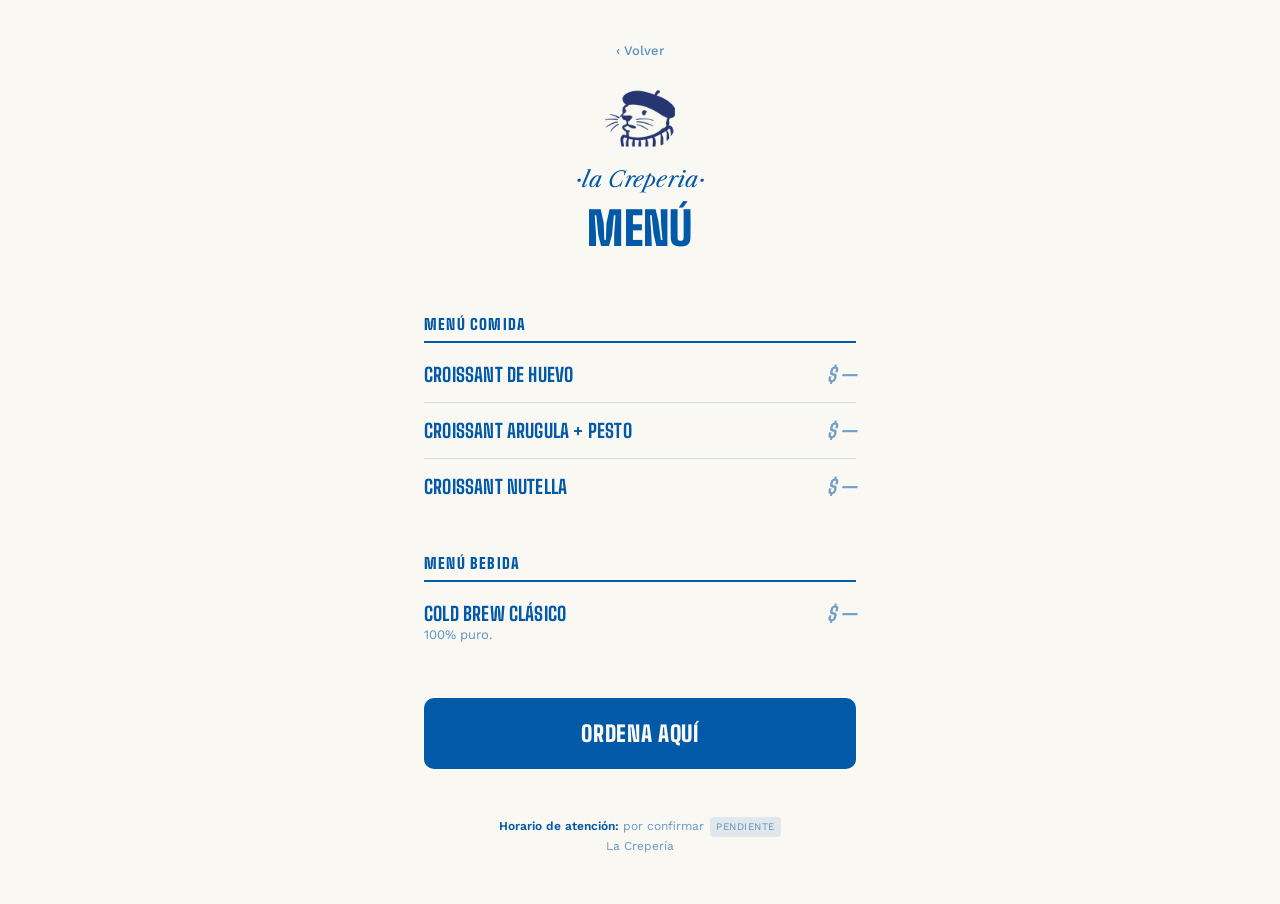
==== menu.html @ 43ccec7b "Add files via upload" ====
<!DOCTYPE html>
<html lang="es-MX">
<head>
<meta charset="UTF-8">
<meta name="viewport" content="width=device-width, initial-scale=1.0">
<title>Menú — la Creperia Express</title>
<link rel="preconnect" href="https://fonts.googleapis.com">
<link rel="preconnect" href="https://fonts.gstatic.com" crossorigin>
<link href="https://fonts.googleapis.com/css2?family=Big+Shoulders:wght@700;900&family=Libre+Caslon+Text:ital@1&family=Work+Sans:wght@400;500;600&display=swap" rel="stylesheet">
<link rel="stylesheet" href="styles.css">
</head>
<body>
<main>

  <header>
    <a class="back-link" href="index.html">‹ Volver</a>
    <img class="logo-mark" src="assets/logo-personaje.png" alt="La Crepería">
    <div class="wordmark">·la Creperia·</div>
    <h1>Menú</h1>
  </header>

  <section>
    <div class="section-label">Menú comida</div>
    <div class="item">
      <div>
        <div class="item-name">Croissant de huevo</div>
      </div>
      <div class="item-price">$ —</div>
    </div>
    <div class="item">
      <div>
        <div class="item-name">Croissant arugula + pesto</div>
      </div>
      <div class="item-price">$ —</div>
    </div>
    <div class="item">
      <div>
        <div class="item-name">Croissant Nutella</div>
      </div>
      <div class="item-price">$ —</div>
    </div>
  </section>

  <section>
    <div class="section-label">Menú bebida</div>
    <div class="item">
      <div>
        <div class="item-name">Cold Brew Clásico</div>
        <span class="item-note">100% puro.</span>
      </div>
      <div class="item-price">$ —</div>
    </div>
  </section>

  <div class="actions" style="margin-top: 40px;">
    <a class="cta-primary" href="https://wa.me/52XXXXXXXXXX?text=Hola%2C%20quiero%20hacer%20un%20pedido" target="_blank" rel="noopener">
      Ordena aquí
    </a>
  </div>

  <footer>
    <strong>Horario de atención:</strong> por confirmar<span class="placeholder-tag">pendiente</span><br>
    La Crepería
  </footer>

</main>
</body>
</html>
---- styles.css ----
:root {
  --ink: #0259A8;
  --paper: #FAF8F3;
}

* { box-sizing: border-box; margin: 0; padding: 0; }

body {
  background: var(--paper);
  color: var(--ink);
  font-family: 'Work Sans', sans-serif;
  -webkit-font-smoothing: antialiased;
}

main {
  max-width: 480px;
  margin: 0 auto;
  padding: 0 24px 48px;
}

/* ---------- Header / logo ---------- */
header {
  padding: 40px 0 24px;
  text-align: center;
}

.logo-mark {
  width: 76px;
  height: 76px;
  display: block;
  margin: 0 auto 14px;
}

.wordmark {
  font-family: 'Libre Caslon Text', serif;
  font-style: italic;
  font-weight: 400;
  font-size: 22px;
  letter-spacing: 0.01em;
}

.back-link {
  display: inline-block;
  font-family: 'Work Sans', sans-serif;
  font-weight: 500;
  font-size: 13px;
  color: var(--ink);
  text-decoration: none;
  opacity: 0.65;
  margin-bottom: 18px;
}

h1 {
  font-family: 'Big Shoulders', sans-serif;
  font-weight: 900;
  text-transform: uppercase;
  font-size: clamp(34px, 10vw, 46px);
  line-height: 0.95;
  letter-spacing: 0.01em;
  margin-top: 14px;
}

.subhead {
  font-family: 'Work Sans', sans-serif;
  font-weight: 400;
  font-size: 15px;
  margin-top: 8px;
  color: rgba(2, 89, 168, 0.75);
}

.promise {
  display: inline-flex;
  gap: 10px;
  align-items: center;
  background: var(--ink);
  color: var(--paper);
  font-family: 'Big Shoulders', sans-serif;
  font-weight: 700;
  text-transform: uppercase;
  font-size: 14px;
  letter-spacing: 0.04em;
  padding: 10px 18px;
  border-radius: 999px;
  margin-top: 18px;
}

.promise span:nth-child(2) { opacity: 0.5; }

/* ---------- CTA buttons (home) ---------- */
.actions {
  margin-top: 40px;
  display: flex;
  flex-direction: column;
  gap: 14px;
}

.cta-primary,
.cta-secondary {
  display: block;
  text-align: center;
  text-decoration: none;
  font-family: 'Big Shoulders', sans-serif;
  font-weight: 900;
  text-transform: uppercase;
  font-size: 22px;
  letter-spacing: 0.03em;
  padding: 20px 0;
  border-radius: 10px;
  border: 2px solid var(--ink);
}

.cta-primary {
  background: var(--ink);
  color: var(--paper);
}

.cta-secondary {
  background: transparent;
  color: var(--ink);
}

.cta-note {
  font-size: 12px;
  margin-top: 10px;
  text-align: center;
  color: rgba(2, 89, 168, 0.6);
}

/* ---------- Menu sections (menu page) ---------- */
section { margin-top: 40px; }

.section-label {
  font-family: 'Big Shoulders', sans-serif;
  font-weight: 900;
  text-transform: uppercase;
  font-size: 15px;
  letter-spacing: 0.08em;
  border-bottom: 2px solid var(--ink);
  padding-bottom: 8px;
  margin-bottom: 4px;
}

.item {
  display: flex;
  justify-content: space-between;
  align-items: baseline;
  gap: 16px;
  padding: 16px 0;
  border-bottom: 1px solid rgba(2, 89, 168, 0.18);
}

.item:last-child { border-bottom: none; }

.item-name {
  font-family: 'Big Shoulders', sans-serif;
  font-weight: 700;
  text-transform: uppercase;
  font-size: 19px;
  letter-spacing: 0.01em;
}

.item-note {
  display: block;
  font-family: 'Work Sans', sans-serif;
  font-weight: 400;
  font-size: 13px;
  color: rgba(2, 89, 168, 0.65);
  text-transform: none;
  letter-spacing: normal;
  margin-top: 2px;
}

.item-price {
  font-family: 'Big Shoulders', sans-serif;
  font-weight: 700;
  font-size: 19px;
  white-space: nowrap;
  opacity: 0.55;
  font-style: italic;
}

/* ---------- Footer ---------- */
footer {
  margin-top: 48px;
  text-align: center;
  font-size: 12px;
  color: rgba(2, 89, 168, 0.6);
  line-height: 1.6;
}

footer strong {
  color: var(--ink);
  font-weight: 600;
}

.placeholder-tag {
  display: inline-block;
  font-size: 10px;
  text-transform: uppercase;
  letter-spacing: 0.05em;
  background: rgba(2, 89, 168, 0.1);
  padding: 2px 6px;
  border-radius: 4px;
  margin-left: 6px;
}
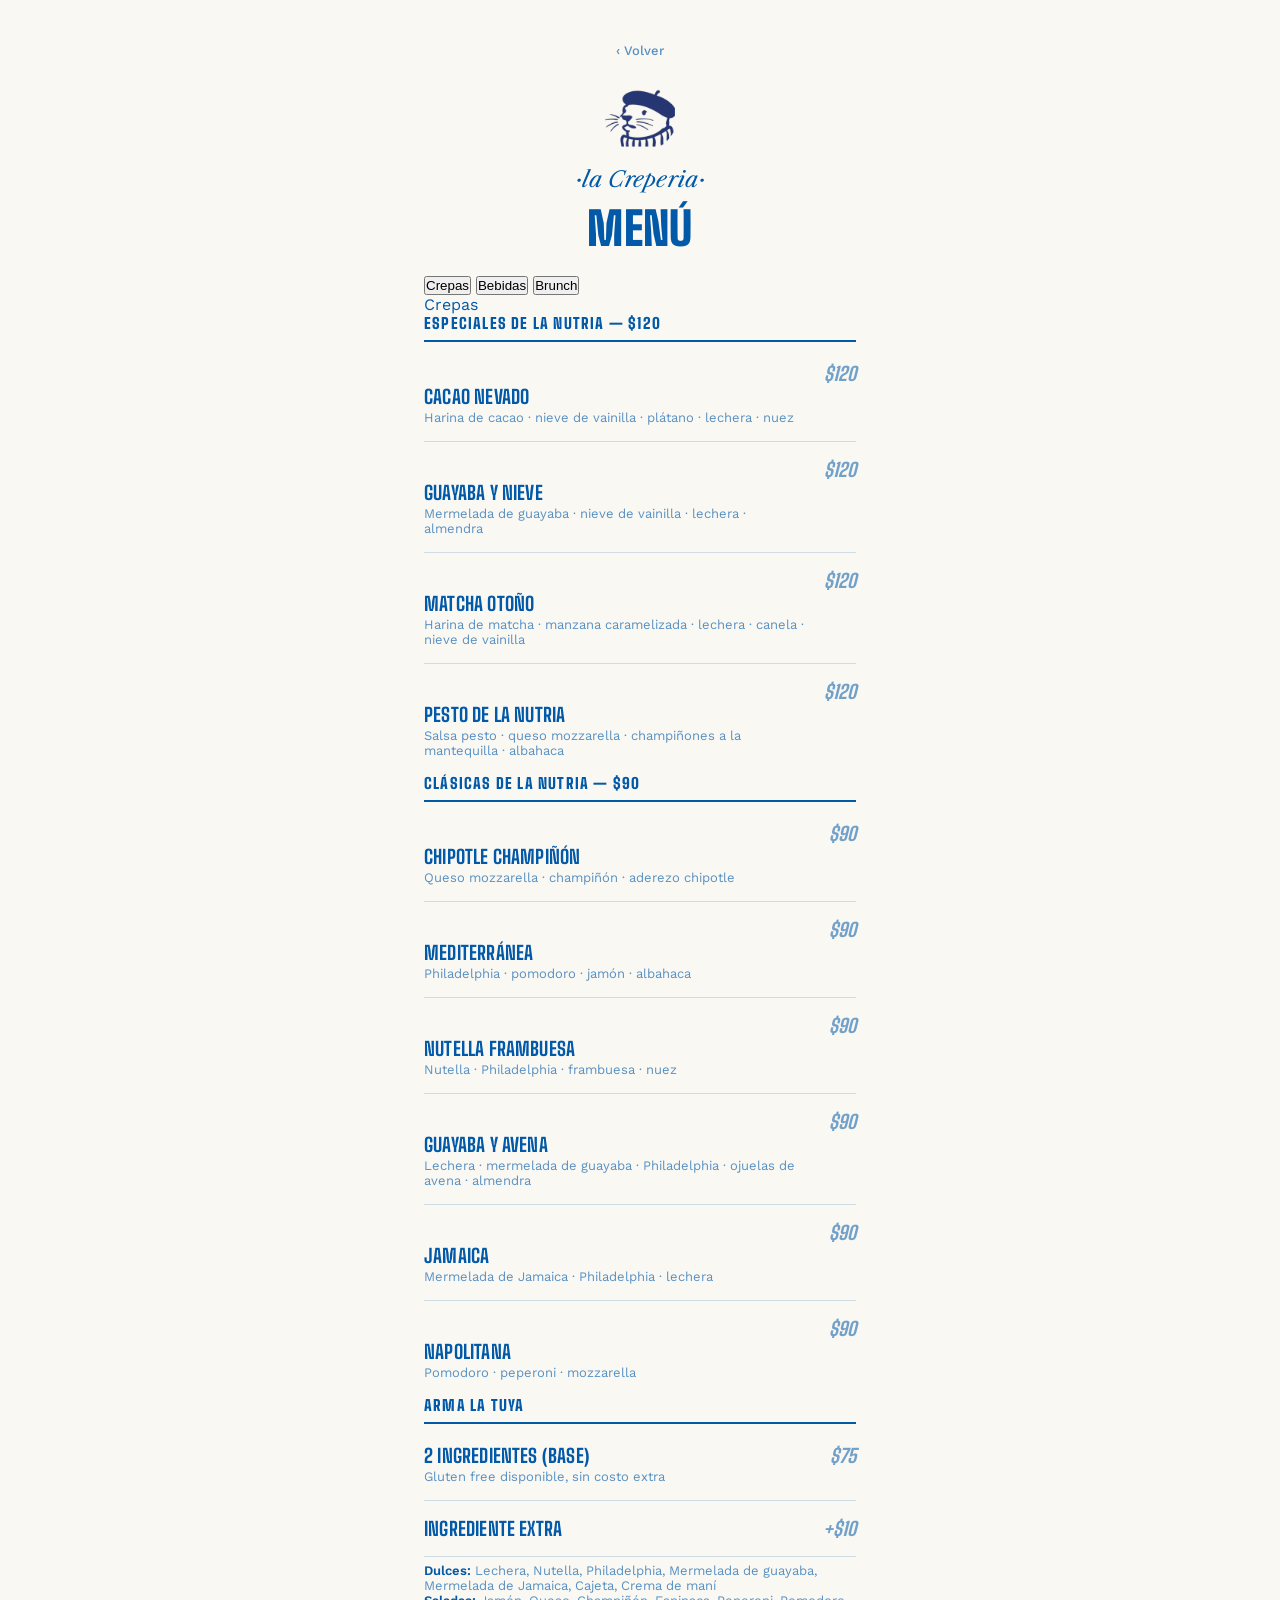
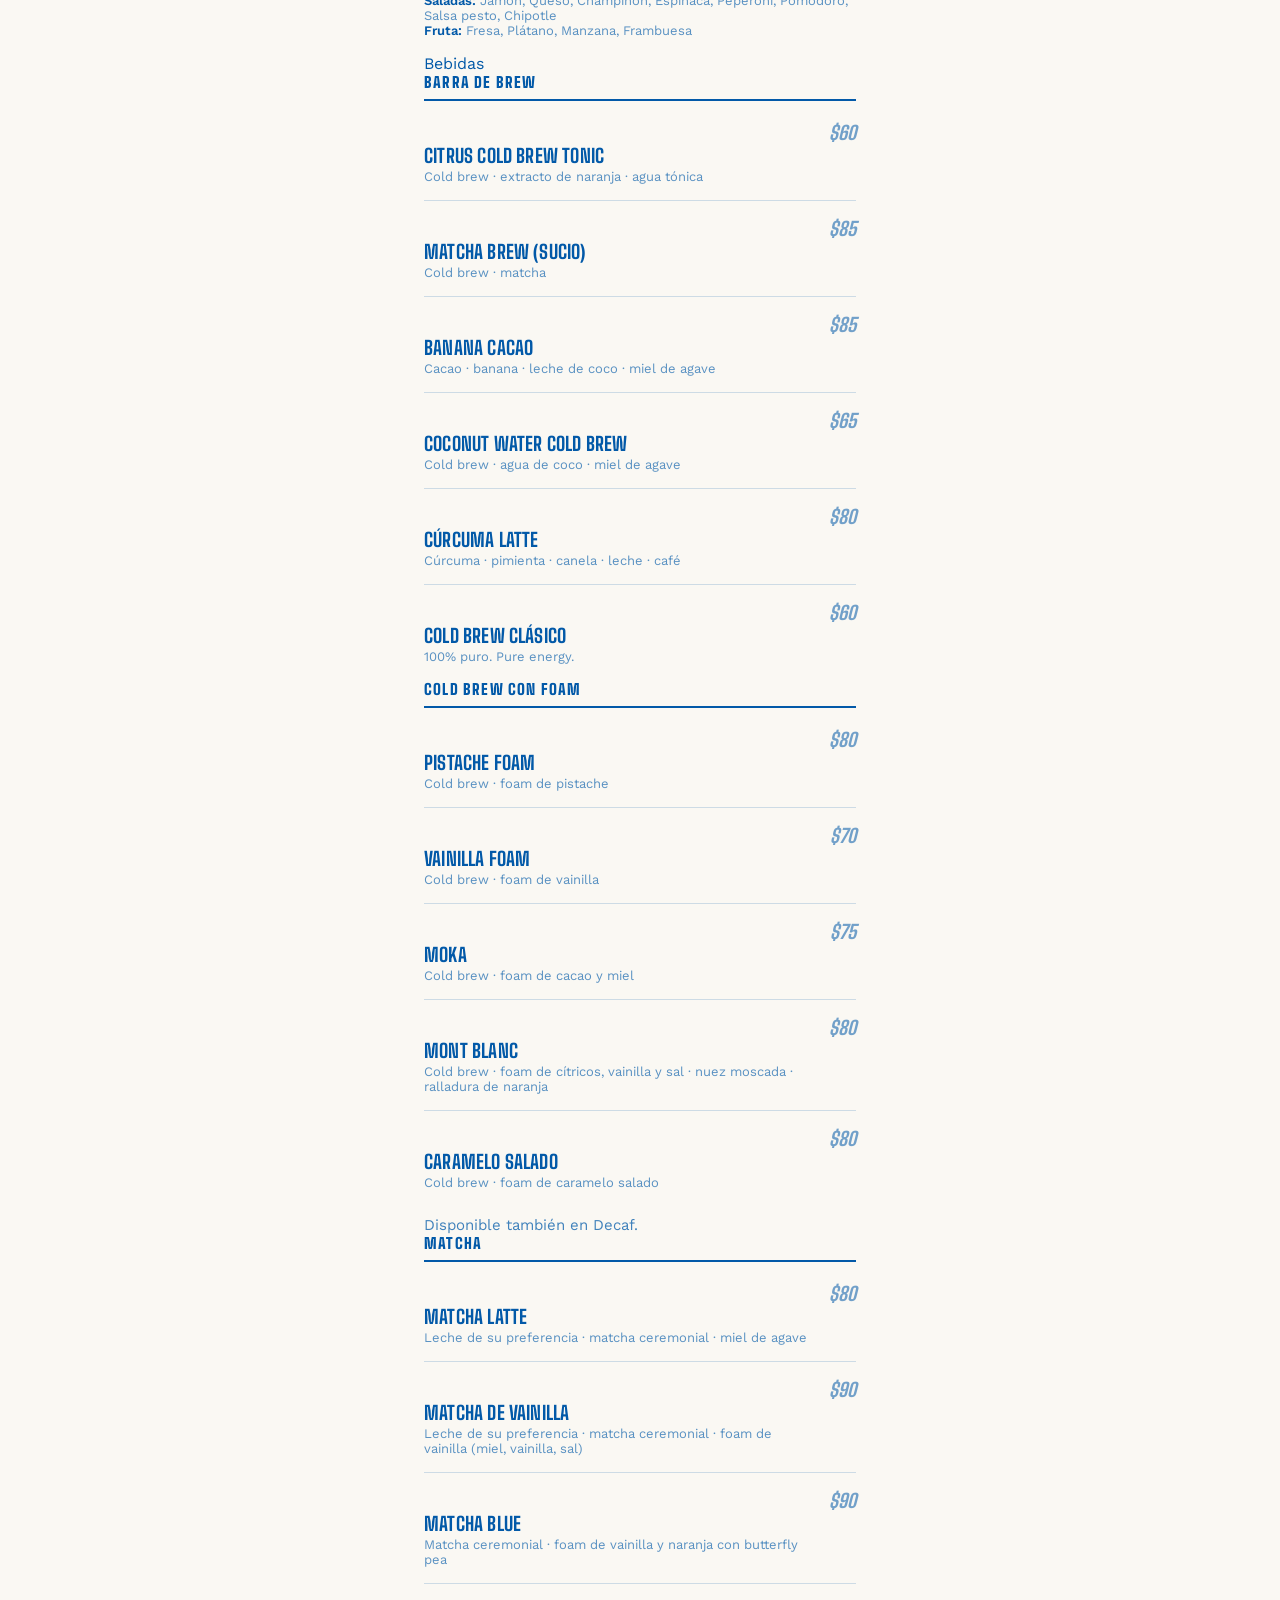
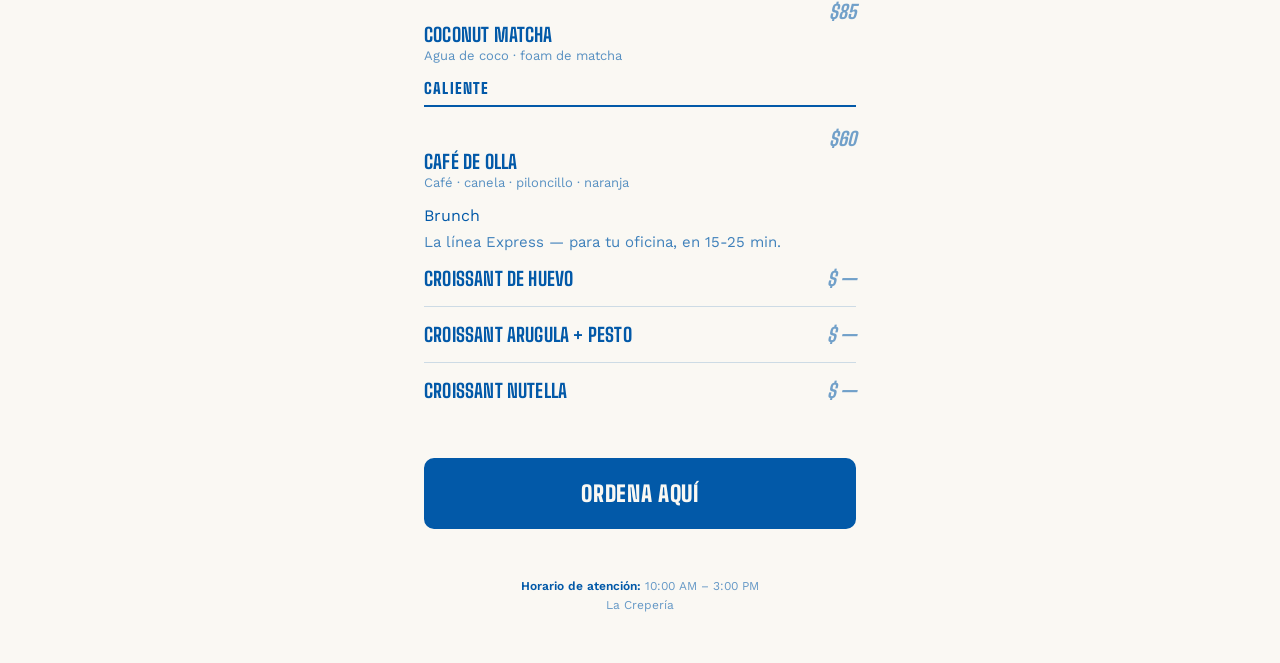
==== commit bbf5712b: "Add files via upload" ====
--- a/menu.html
+++ b/menu.html
@@ -19,50 +19,387 @@
     <h1>Menú</h1>
   </header>
 
-  <section>
-    <div class="section-label">Menú comida</div>
-    <div class="item">
-      <div>
-        <div class="item-name">Croissant de huevo</div>
-      </div>
-      <div class="item-price">$ —</div>
-    </div>
-    <div class="item">
-      <div>
-        <div class="item-name">Croissant arugula + pesto</div>
-      </div>
-      <div class="item-price">$ —</div>
-    </div>
-    <div class="item">
-      <div>
-        <div class="item-name">Croissant Nutella</div>
-      </div>
-      <div class="item-price">$ —</div>
-    </div>
-  </section>
-
-  <section>
-    <div class="section-label">Menú bebida</div>
-    <div class="item">
-      <div>
-        <div class="item-name">Cold Brew Clásico</div>
-        <span class="item-note">100% puro.</span>
-      </div>
-      <div class="item-price">$ —</div>
-    </div>
-  </section>
+  <nav class="quick-nav">
+    <button type="button" class="active" data-tab="crepas">Crepas</button>
+    <button type="button" data-tab="bebidas">Bebidas</button>
+    <button type="button" data-tab="brunch">Brunch</button>
+  </nav>
+
+  <!-- ===================== CREPAS ===================== -->
+  <div class="menu-group active" id="crepas">
+    <div class="menu-group-title">Crepas</div>
+
+    <div class="menu-subgroup">
+      <div class="section-label">Especiales de la Nutria — $120</div>
+      <div class="item">
+        <div class="item-main">
+          <img class="item-thumb" src="assets/thumbs/cacao-nevado.png" alt="">
+          <div>
+            <div class="item-name">Cacao Nevado</div>
+            <span class="item-note">Harina de cacao · nieve de vainilla · plátano · lechera · nuez</span>
+          </div>
+        </div>
+        <div class="item-price">$120</div>
+      </div>
+      <div class="item">
+        <div class="item-main">
+          <img class="item-thumb" src="assets/thumbs/guayaba-y-nieve.png" alt="">
+          <div>
+            <div class="item-name">Guayaba y Nieve</div>
+            <span class="item-note">Mermelada de guayaba · nieve de vainilla · lechera · almendra</span>
+          </div>
+        </div>
+        <div class="item-price">$120</div>
+      </div>
+      <div class="item">
+        <div class="item-main">
+          <img class="item-thumb" src="assets/thumbs/matcha-otono.png" alt="">
+          <div>
+            <div class="item-name">Matcha Otoño</div>
+            <span class="item-note">Harina de matcha · manzana caramelizada · lechera · canela · nieve de vainilla</span>
+          </div>
+        </div>
+        <div class="item-price">$120</div>
+      </div>
+      <div class="item">
+        <div class="item-main">
+          <img class="item-thumb" src="assets/thumbs/pesto-de-la-nutria.png" alt="">
+          <div>
+            <div class="item-name">Pesto de la Nutria</div>
+            <span class="item-note">Salsa pesto · queso mozzarella · champiñones a la mantequilla · albahaca</span>
+          </div>
+        </div>
+        <div class="item-price">$120</div>
+      </div>
+    </div>
+
+    <div class="menu-subgroup">
+      <div class="section-label">Clásicas de la Nutria — $90</div>
+      <div class="item">
+        <div class="item-main">
+          <img class="item-thumb" src="assets/thumbs/chipotle-champinon.png" alt="">
+          <div>
+            <div class="item-name">Chipotle Champiñón</div>
+            <span class="item-note">Queso mozzarella · champiñón · aderezo chipotle</span>
+          </div>
+        </div>
+        <div class="item-price">$90</div>
+      </div>
+      <div class="item">
+        <div class="item-main">
+          <img class="item-thumb" src="assets/thumbs/mediterranea.png" alt="">
+          <div>
+            <div class="item-name">Mediterránea</div>
+            <span class="item-note">Philadelphia · pomodoro · jamón · albahaca</span>
+          </div>
+        </div>
+        <div class="item-price">$90</div>
+      </div>
+      <div class="item">
+        <div class="item-main">
+          <img class="item-thumb" src="assets/thumbs/nutella-frambuesa.png" alt="">
+          <div>
+            <div class="item-name">Nutella Frambuesa</div>
+            <span class="item-note">Nutella · Philadelphia · frambuesa · nuez</span>
+          </div>
+        </div>
+        <div class="item-price">$90</div>
+      </div>
+      <div class="item">
+        <div class="item-main">
+          <img class="item-thumb" src="assets/thumbs/guayaba-y-avena.png" alt="">
+          <div>
+            <div class="item-name">Guayaba y Avena</div>
+            <span class="item-note">Lechera · mermelada de guayaba · Philadelphia · ojuelas de avena · almendra</span>
+          </div>
+        </div>
+        <div class="item-price">$90</div>
+      </div>
+      <div class="item">
+        <div class="item-main">
+          <img class="item-thumb" src="assets/thumbs/jamaica.png" alt="">
+          <div>
+            <div class="item-name">Jamaica</div>
+            <span class="item-note">Mermelada de Jamaica · Philadelphia · lechera</span>
+          </div>
+        </div>
+        <div class="item-price">$90</div>
+      </div>
+      <div class="item" style="border-bottom: none;">
+        <div class="item-main">
+          <img class="item-thumb" src="assets/thumbs/napolitana.png" alt="">
+          <div>
+            <div class="item-name">Napolitana</div>
+            <span class="item-note">Pomodoro · peperoni · mozzarella</span>
+          </div>
+        </div>
+        <div class="item-price">$90</div>
+      </div>
+    </div>
+
+    <div class="menu-subgroup">
+      <div class="section-label">Arma la tuya</div>
+      <div class="item">
+        <div>
+          <div class="item-name">2 ingredientes (base)</div>
+          <span class="item-note">Gluten free disponible, sin costo extra</span>
+        </div>
+        <div class="item-price">$75</div>
+      </div>
+      <div class="item">
+        <div>
+          <div class="item-name">Ingrediente extra</div>
+        </div>
+        <div class="item-price">+$10</div>
+      </div>
+      <div class="item" style="border-bottom: none; display: block; padding-top: 4px;">
+        <span class="item-note">
+          <strong style="color: var(--ink); font-weight: 600;">Dulces:</strong> Lechera, Nutella, Philadelphia, Mermelada de guayaba, Mermelada de Jamaica, Cajeta, Crema de maní<br>
+          <strong style="color: var(--ink); font-weight: 600;">Saladas:</strong> Jamón, Queso, Champiñón, Espinaca, Peperoni, Pomodoro, Salsa pesto, Chipotle<br>
+          <strong style="color: var(--ink); font-weight: 600;">Fruta:</strong> Fresa, Plátano, Manzana, Frambuesa
+        </span>
+      </div>
+    </div>
+  </div>
+
+  <!-- ===================== BEBIDAS ===================== -->
+  <div class="menu-group" id="bebidas">
+    <div class="menu-group-title">Bebidas</div>
+
+    <div class="menu-subgroup">
+      <div class="section-label">Barra de Brew</div>
+      <div class="item">
+        <div class="item-main">
+          <img class="item-thumb" src="assets/thumbs/citrus-cold-brew-tonic.png" alt="">
+          <div>
+            <div class="item-name">Citrus Cold Brew Tonic</div>
+            <span class="item-note">Cold brew · extracto de naranja · agua tónica</span>
+          </div>
+        </div>
+        <div class="item-price">$60</div>
+      </div>
+      <div class="item">
+        <div class="item-main">
+          <img class="item-thumb" src="assets/thumbs/cold-brew-sucio.png" alt="">
+          <div>
+            <div class="item-name">Matcha Brew (Sucio)</div>
+            <span class="item-note">Cold brew · matcha</span>
+          </div>
+        </div>
+        <div class="item-price">$85</div>
+      </div>
+      <div class="item">
+        <div class="item-main">
+          <img class="item-thumb" src="assets/thumbs/banana-cacao.png" alt="">
+          <div>
+            <div class="item-name">Banana Cacao</div>
+            <span class="item-note">Cacao · banana · leche de coco · miel de agave</span>
+          </div>
+        </div>
+        <div class="item-price">$85</div>
+      </div>
+      <div class="item">
+        <div class="item-main">
+          <img class="item-thumb" src="assets/thumbs/coconut-water-cold-brew.png" alt="">
+          <div>
+            <div class="item-name">Coconut Water Cold Brew</div>
+            <span class="item-note">Cold brew · agua de coco · miel de agave</span>
+          </div>
+        </div>
+        <div class="item-price">$65</div>
+      </div>
+      <div class="item">
+        <div class="item-main">
+          <img class="item-thumb" src="assets/thumbs/curcuma-latte.png" alt="">
+          <div>
+            <div class="item-name">Cúrcuma Latte</div>
+            <span class="item-note">Cúrcuma · pimienta · canela · leche · café</span>
+          </div>
+        </div>
+        <div class="item-price">$80</div>
+      </div>
+      <div class="item" style="border-bottom: none;">
+        <div class="item-main">
+          <img class="item-thumb" src="assets/thumbs/cold-brew-clasico.png" alt="">
+          <div>
+            <div class="item-name">Cold Brew Clásico</div>
+            <span class="item-note">100% puro. Pure energy.</span>
+          </div>
+        </div>
+        <div class="item-price">$60</div>
+      </div>
+    </div>
+
+    <div class="menu-subgroup">
+      <div class="section-label">Cold Brew con Foam</div>
+      <div class="item">
+        <div class="item-main">
+          <img class="item-thumb" src="assets/thumbs/pistache-foam.png" alt="">
+          <div>
+            <div class="item-name">Pistache Foam</div>
+            <span class="item-note">Cold brew · foam de pistache</span>
+          </div>
+        </div>
+        <div class="item-price">$80</div>
+      </div>
+      <div class="item">
+        <div class="item-main">
+          <img class="item-thumb" src="assets/thumbs/vainilla-foam.png" alt="">
+          <div>
+            <div class="item-name">Vainilla Foam</div>
+            <span class="item-note">Cold brew · foam de vainilla</span>
+          </div>
+        </div>
+        <div class="item-price">$70</div>
+      </div>
+      <div class="item">
+        <div class="item-main">
+          <img class="item-thumb" src="assets/thumbs/moka.png" alt="">
+          <div>
+            <div class="item-name">Moka</div>
+            <span class="item-note">Cold brew · foam de cacao y miel</span>
+          </div>
+        </div>
+        <div class="item-price">$75</div>
+      </div>
+      <div class="item">
+        <div class="item-main">
+          <img class="item-thumb" src="assets/thumbs/mont-blanc.png" alt="">
+          <div>
+            <div class="item-name">Mont Blanc</div>
+            <span class="item-note">Cold brew · foam de cítricos, vainilla y sal · nuez moscada · ralladura de naranja</span>
+          </div>
+        </div>
+        <div class="item-price">$80</div>
+      </div>
+      <div class="item" style="border-bottom: none;">
+        <div class="item-main">
+          <img class="item-thumb" src="assets/thumbs/caramelo-salado.png" alt="">
+          <div>
+            <div class="item-name">Caramelo Salado</div>
+            <span class="item-note">Cold brew · foam de caramelo salado</span>
+          </div>
+        </div>
+        <div class="item-price">$80</div>
+      </div>
+      <p class="subhead" style="text-align: left; margin-top: 10px;">Disponible también en Decaf.</p>
+    </div>
+
+    <div class="menu-subgroup">
+      <div class="section-label">Matcha</div>
+      <div class="item">
+        <div class="item-main">
+          <img class="item-thumb" src="assets/thumbs/matcha-latte.png" alt="">
+          <div>
+            <div class="item-name">Matcha Latte</div>
+            <span class="item-note">Leche de su preferencia · matcha ceremonial · miel de agave</span>
+          </div>
+        </div>
+        <div class="item-price">$80</div>
+      </div>
+      <div class="item">
+        <div class="item-main">
+          <img class="item-thumb" src="assets/thumbs/matcha-de-vainilla.png" alt="">
+          <div>
+            <div class="item-name">Matcha de Vainilla</div>
+            <span class="item-note">Leche de su preferencia · matcha ceremonial · foam de vainilla (miel, vainilla, sal)</span>
+          </div>
+        </div>
+        <div class="item-price">$90</div>
+      </div>
+      <div class="item">
+        <div class="item-main">
+          <img class="item-thumb" src="assets/thumbs/matcha-blue.png" alt="">
+          <div>
+            <div class="item-name">Matcha Blue</div>
+            <span class="item-note">Matcha ceremonial · foam de vainilla y naranja con butterfly pea</span>
+          </div>
+        </div>
+        <div class="item-price">$90</div>
+      </div>
+      <div class="item" style="border-bottom: none;">
+        <div class="item-main">
+          <img class="item-thumb" src="assets/thumbs/coconut-matcha.png" alt="">
+          <div>
+            <div class="item-name">Coconut Matcha</div>
+            <span class="item-note">Agua de coco · foam de matcha</span>
+          </div>
+        </div>
+        <div class="item-price">$85</div>
+      </div>
+    </div>
+
+    <div class="menu-subgroup">
+      <div class="section-label">Caliente</div>
+      <div class="item" style="border-bottom: none;">
+        <div class="item-main">
+          <img class="item-thumb" src="assets/thumbs/cafe-de-olla.png" alt="">
+          <div>
+            <div class="item-name">Café de Olla</div>
+            <span class="item-note">Café · canela · piloncillo · naranja</span>
+          </div>
+        </div>
+        <div class="item-price">$60</div>
+      </div>
+    </div>
+  </div>
+
+  <!-- ===================== BRUNCH ===================== -->
+  <div class="menu-group" id="brunch">
+    <div class="menu-group-title">Brunch</div>
+    <p class="subhead" style="text-align: left;">La línea Express — para tu oficina, en 15-25 min.</p>
+
+    <div class="menu-subgroup">
+      <div class="item">
+        <div>
+          <div class="item-name">Croissant de huevo</div>
+        </div>
+        <div class="item-price">$ —</div>
+      </div>
+      <div class="item">
+        <div>
+          <div class="item-name">Croissant arugula + pesto</div>
+        </div>
+        <div class="item-price">$ —</div>
+      </div>
+      <div class="item" style="border-bottom: none;">
+        <div>
+          <div class="item-name">Croissant Nutella</div>
+        </div>
+        <div class="item-price">$ —</div>
+      </div>
+    </div>
+  </div>
 
   <div class="actions" style="margin-top: 40px;">
-    <a class="cta-primary" href="https://wa.me/52XXXXXXXXXX?text=Hola%2C%20quiero%20hacer%20un%20pedido" target="_blank" rel="noopener">
+    <a class="cta-primary" href="https://wa.me/523321615773?text=Hola%2C%20quiero%20hacer%20un%20pedido" target="_blank" rel="noopener">
       Ordena aquí
     </a>
   </div>
 
   <footer>
-    <strong>Horario de atención:</strong> por confirmar<span class="placeholder-tag">pendiente</span><br>
+    <strong>Horario de atención:</strong> 10:00 AM – 3:00 PM<br>
     La Crepería
   </footer>
 
 </main>
+
+<script>
+  var tabButtons = document.querySelectorAll('.quick-nav button');
+  var panels = document.querySelectorAll('.menu-group');
+
+  tabButtons.forEach(function (btn) {
+    btn.addEventListener('click', function () {
+      var target = btn.getAttribute('data-tab');
+
+      tabButtons.forEach(function (b) { b.classList.remove('active'); });
+      btn.classList.add('active');
+
+      panels.forEach(function (p) {
+        p.classList.toggle('active', p.id === target);
+      });
+    });
+  });
+</script>
 </body>
 </html>
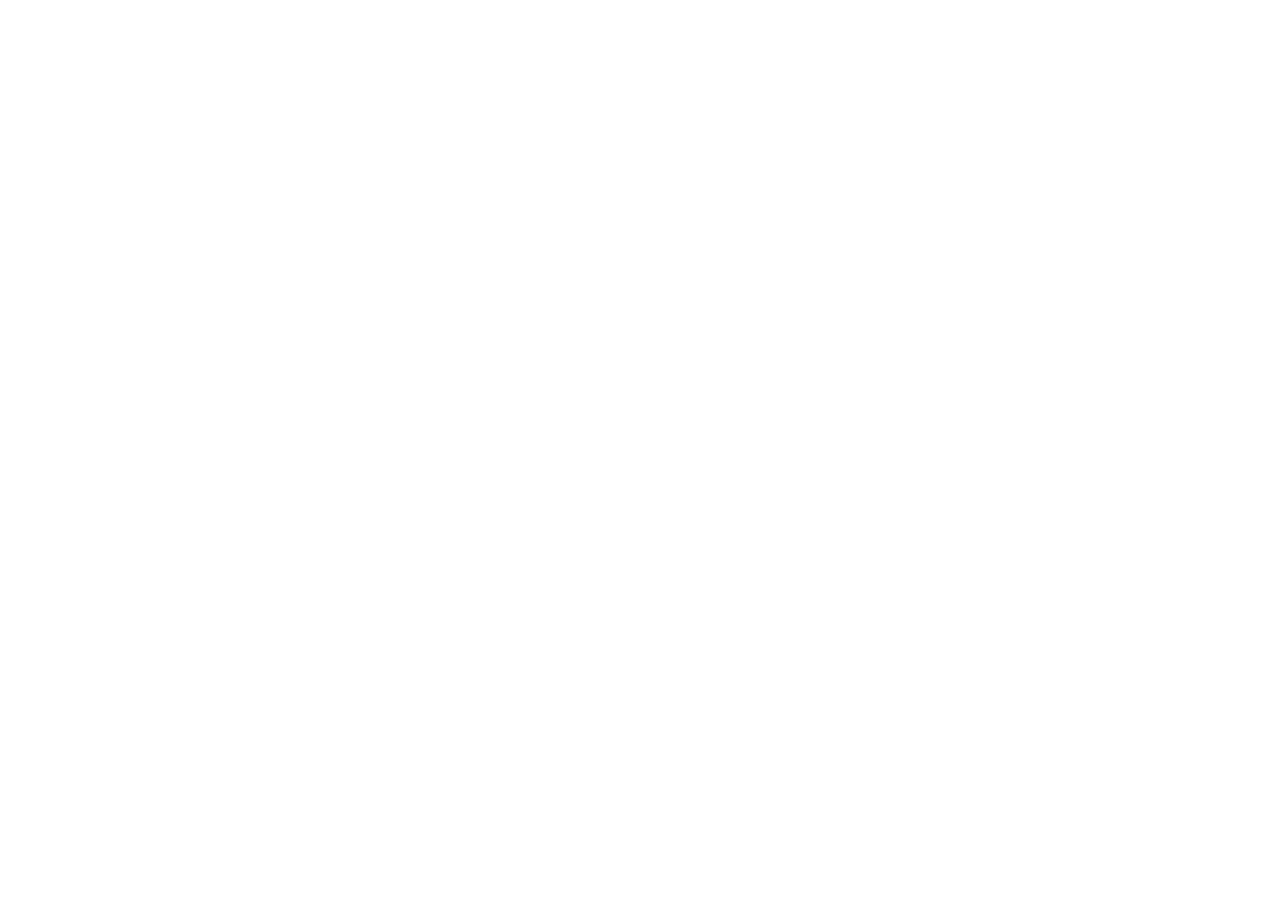
==== commit 01182465: "Update menu.html with redirect and title change Added a redirect to the landing page and updated the" ====
--- a/menu.html
+++ b/menu.html
@@ -2,404 +2,15 @@
 <html lang="es-MX">
 <head>
 <meta charset="UTF-8">
-<meta name="viewport" content="width=device-width, initial-scale=1.0">
-<title>Menú — la Creperia Express</title>
-<link rel="preconnect" href="https://fonts.googleapis.com">
-<link rel="preconnect" href="https://fonts.gstatic.com" crossorigin>
-<link href="https://fonts.googleapis.com/css2?family=Big+Shoulders:wght@700;900&family=Libre+Caslon+Text:ital@1&family=Work+Sans:wght@400;500;600&display=swap" rel="stylesheet">
-<link rel="stylesheet" href="styles.css">
+<title>la Creperia Express</title>
+<meta http-equiv="refresh" content="0; url=https://la-creperia-landing.edandre24.workers.dev/">
+<script>
+  var pagina = location.pathname.split('/').pop().replace('.html', '');
+  if (pagina === 'index') pagina = '';
+  location.replace('https://la-creperia-landing.edandre24.workers.dev/' + pagina + location.search);
+</script>
 </head>
 <body>
-<main>
-
-  <header>
-    <a class="back-link" href="index.html">‹ Volver</a>
-    <img class="logo-mark" src="assets/logo-personaje.png" alt="La Crepería">
-    <div class="wordmark">·la Creperia·</div>
-    <h1>Menú</h1>
-  </header>
-
-  <nav class="quick-nav">
-    <button type="button" class="active" data-tab="crepas">Crepas</button>
-    <button type="button" data-tab="bebidas">Bebidas</button>
-    <button type="button" data-tab="brunch">Brunch</button>
-  </nav>
-
-  <!-- ===================== CREPAS ===================== -->
-  <div class="menu-group active" id="crepas">
-    <div class="menu-group-title">Crepas</div>
-
-    <div class="menu-subgroup">
-      <div class="section-label">Especiales de la Nutria — $120</div>
-      <div class="item">
-        <div class="item-main">
-          <img class="item-thumb" src="assets/thumbs/cacao-nevado.png" alt="">
-          <div>
-            <div class="item-name">Cacao Nevado</div>
-            <span class="item-note">Harina de cacao · nieve de vainilla · plátano · lechera · nuez</span>
-          </div>
-        </div>
-        <div class="item-price">$120</div>
-      </div>
-      <div class="item">
-        <div class="item-main">
-          <img class="item-thumb" src="assets/thumbs/guayaba-y-nieve.png" alt="">
-          <div>
-            <div class="item-name">Guayaba y Nieve</div>
-            <span class="item-note">Mermelada de guayaba · nieve de vainilla · lechera · almendra</span>
-          </div>
-        </div>
-        <div class="item-price">$120</div>
-      </div>
-      <div class="item">
-        <div class="item-main">
-          <img class="item-thumb" src="assets/thumbs/matcha-otono.png" alt="">
-          <div>
-            <div class="item-name">Matcha Otoño</div>
-            <span class="item-note">Harina de matcha · manzana caramelizada · lechera · canela · nieve de vainilla</span>
-          </div>
-        </div>
-        <div class="item-price">$120</div>
-      </div>
-      <div class="item">
-        <div class="item-main">
-          <img class="item-thumb" src="assets/thumbs/pesto-de-la-nutria.png" alt="">
-          <div>
-            <div class="item-name">Pesto de la Nutria</div>
-            <span class="item-note">Salsa pesto · queso mozzarella · champiñones a la mantequilla · albahaca</span>
-          </div>
-        </div>
-        <div class="item-price">$120</div>
-      </div>
-    </div>
-
-    <div class="menu-subgroup">
-      <div class="section-label">Clásicas de la Nutria — $90</div>
-      <div class="item">
-        <div class="item-main">
-          <img class="item-thumb" src="assets/thumbs/chipotle-champinon.png" alt="">
-          <div>
-            <div class="item-name">Chipotle Champiñón</div>
-            <span class="item-note">Queso mozzarella · champiñón · aderezo chipotle</span>
-          </div>
-        </div>
-        <div class="item-price">$90</div>
-      </div>
-      <div class="item">
-        <div class="item-main">
-          <img class="item-thumb" src="assets/thumbs/mediterranea.png" alt="">
-          <div>
-            <div class="item-name">Mediterránea</div>
-            <span class="item-note">Philadelphia · pomodoro · jamón · albahaca</span>
-          </div>
-        </div>
-        <div class="item-price">$90</div>
-      </div>
-      <div class="item">
-        <div class="item-main">
-          <img class="item-thumb" src="assets/thumbs/nutella-frambuesa.png" alt="">
-          <div>
-            <div class="item-name">Nutella Frambuesa</div>
-            <span class="item-note">Nutella · Philadelphia · frambuesa · nuez</span>
-          </div>
-        </div>
-        <div class="item-price">$90</div>
-      </div>
-      <div class="item">
-        <div class="item-main">
-          <img class="item-thumb" src="assets/thumbs/guayaba-y-avena.png" alt="">
-          <div>
-            <div class="item-name">Guayaba y Avena</div>
-            <span class="item-note">Lechera · mermelada de guayaba · Philadelphia · ojuelas de avena · almendra</span>
-          </div>
-        </div>
-        <div class="item-price">$90</div>
-      </div>
-      <div class="item">
-        <div class="item-main">
-          <img class="item-thumb" src="assets/thumbs/jamaica.png" alt="">
-          <div>
-            <div class="item-name">Jamaica</div>
-            <span class="item-note">Mermelada de Jamaica · Philadelphia · lechera</span>
-          </div>
-        </div>
-        <div class="item-price">$90</div>
-      </div>
-      <div class="item" style="border-bottom: none;">
-        <div class="item-main">
-          <img class="item-thumb" src="assets/thumbs/napolitana.png" alt="">
-          <div>
-            <div class="item-name">Napolitana</div>
-            <span class="item-note">Pomodoro · peperoni · mozzarella</span>
-          </div>
-        </div>
-        <div class="item-price">$90</div>
-      </div>
-    </div>
-
-    <div class="menu-subgroup">
-      <div class="section-label">Arma la tuya</div>
-      <div class="item">
-        <div>
-          <div class="item-name">2 ingredientes (base)</div>
-          <span class="item-note">Gluten free disponible, sin costo extra</span>
-        </div>
-        <div class="item-price">$75</div>
-      </div>
-      <div class="item">
-        <div>
-          <div class="item-name">Ingrediente extra</div>
-        </div>
-        <div class="item-price">+$10</div>
-      </div>
-      <div class="item" style="border-bottom: none; display: block; padding-top: 4px;">
-        <span class="item-note">
-          <strong style="color: var(--ink); font-weight: 600;">Dulces:</strong> Lechera, Nutella, Philadelphia, Mermelada de guayaba, Mermelada de Jamaica, Cajeta, Crema de maní<br>
-          <strong style="color: var(--ink); font-weight: 600;">Saladas:</strong> Jamón, Queso, Champiñón, Espinaca, Peperoni, Pomodoro, Salsa pesto, Chipotle<br>
-          <strong style="color: var(--ink); font-weight: 600;">Fruta:</strong> Fresa, Plátano, Manzana, Frambuesa
-        </span>
-      </div>
-    </div>
-  </div>
-
-  <!-- ===================== BEBIDAS ===================== -->
-  <div class="menu-group" id="bebidas">
-    <div class="menu-group-title">Bebidas</div>
-
-    <div class="menu-subgroup">
-      <div class="section-label">Barra de Brew</div>
-      <div class="item">
-        <div class="item-main">
-          <img class="item-thumb" src="assets/thumbs/citrus-cold-brew-tonic.png" alt="">
-          <div>
-            <div class="item-name">Citrus Cold Brew Tonic</div>
-            <span class="item-note">Cold brew · extracto de naranja · agua tónica</span>
-          </div>
-        </div>
-        <div class="item-price">$60</div>
-      </div>
-      <div class="item">
-        <div class="item-main">
-          <img class="item-thumb" src="assets/thumbs/cold-brew-sucio.png" alt="">
-          <div>
-            <div class="item-name">Matcha Brew (Sucio)</div>
-            <span class="item-note">Cold brew · matcha</span>
-          </div>
-        </div>
-        <div class="item-price">$85</div>
-      </div>
-      <div class="item">
-        <div class="item-main">
-          <img class="item-thumb" src="assets/thumbs/banana-cacao.png" alt="">
-          <div>
-            <div class="item-name">Banana Cacao</div>
-            <span class="item-note">Cacao · banana · leche de coco · miel de agave</span>
-          </div>
-        </div>
-        <div class="item-price">$85</div>
-      </div>
-      <div class="item">
-        <div class="item-main">
-          <img class="item-thumb" src="assets/thumbs/coconut-water-cold-brew.png" alt="">
-          <div>
-            <div class="item-name">Coconut Water Cold Brew</div>
-            <span class="item-note">Cold brew · agua de coco · miel de agave</span>
-          </div>
-        </div>
-        <div class="item-price">$65</div>
-      </div>
-      <div class="item">
-        <div class="item-main">
-          <img class="item-thumb" src="assets/thumbs/curcuma-latte.png" alt="">
-          <div>
-            <div class="item-name">Cúrcuma Latte</div>
-            <span class="item-note">Cúrcuma · pimienta · canela · leche · café</span>
-          </div>
-        </div>
-        <div class="item-price">$80</div>
-      </div>
-      <div class="item" style="border-bottom: none;">
-        <div class="item-main">
-          <img class="item-thumb" src="assets/thumbs/cold-brew-clasico.png" alt="">
-          <div>
-            <div class="item-name">Cold Brew Clásico</div>
-            <span class="item-note">100% puro. Pure energy.</span>
-          </div>
-        </div>
-        <div class="item-price">$60</div>
-      </div>
-    </div>
-
-    <div class="menu-subgroup">
-      <div class="section-label">Cold Brew con Foam</div>
-      <div class="item">
-        <div class="item-main">
-          <img class="item-thumb" src="assets/thumbs/pistache-foam.png" alt="">
-          <div>
-            <div class="item-name">Pistache Foam</div>
-            <span class="item-note">Cold brew · foam de pistache</span>
-          </div>
-        </div>
-        <div class="item-price">$80</div>
-      </div>
-      <div class="item">
-        <div class="item-main">
-          <img class="item-thumb" src="assets/thumbs/vainilla-foam.png" alt="">
-          <div>
-            <div class="item-name">Vainilla Foam</div>
-            <span class="item-note">Cold brew · foam de vainilla</span>
-          </div>
-        </div>
-        <div class="item-price">$70</div>
-      </div>
-      <div class="item">
-        <div class="item-main">
-          <img class="item-thumb" src="assets/thumbs/moka.png" alt="">
-          <div>
-            <div class="item-name">Moka</div>
-            <span class="item-note">Cold brew · foam de cacao y miel</span>
-          </div>
-        </div>
-        <div class="item-price">$75</div>
-      </div>
-      <div class="item">
-        <div class="item-main">
-          <img class="item-thumb" src="assets/thumbs/mont-blanc.png" alt="">
-          <div>
-            <div class="item-name">Mont Blanc</div>
-            <span class="item-note">Cold brew · foam de cítricos, vainilla y sal · nuez moscada · ralladura de naranja</span>
-          </div>
-        </div>
-        <div class="item-price">$80</div>
-      </div>
-      <div class="item" style="border-bottom: none;">
-        <div class="item-main">
-          <img class="item-thumb" src="assets/thumbs/caramelo-salado.png" alt="">
-          <div>
-            <div class="item-name">Caramelo Salado</div>
-            <span class="item-note">Cold brew · foam de caramelo salado</span>
-          </div>
-        </div>
-        <div class="item-price">$80</div>
-      </div>
-      <p class="subhead" style="text-align: left; margin-top: 10px;">Disponible también en Decaf.</p>
-    </div>
-
-    <div class="menu-subgroup">
-      <div class="section-label">Matcha</div>
-      <div class="item">
-        <div class="item-main">
-          <img class="item-thumb" src="assets/thumbs/matcha-latte.png" alt="">
-          <div>
-            <div class="item-name">Matcha Latte</div>
-            <span class="item-note">Leche de su preferencia · matcha ceremonial · miel de agave</span>
-          </div>
-        </div>
-        <div class="item-price">$80</div>
-      </div>
-      <div class="item">
-        <div class="item-main">
-          <img class="item-thumb" src="assets/thumbs/matcha-de-vainilla.png" alt="">
-          <div>
-            <div class="item-name">Matcha de Vainilla</div>
-            <span class="item-note">Leche de su preferencia · matcha ceremonial · foam de vainilla (miel, vainilla, sal)</span>
-          </div>
-        </div>
-        <div class="item-price">$90</div>
-      </div>
-      <div class="item">
-        <div class="item-main">
-          <img class="item-thumb" src="assets/thumbs/matcha-blue.png" alt="">
-          <div>
-            <div class="item-name">Matcha Blue</div>
-            <span class="item-note">Matcha ceremonial · foam de vainilla y naranja con butterfly pea</span>
-          </div>
-        </div>
-        <div class="item-price">$90</div>
-      </div>
-      <div class="item" style="border-bottom: none;">
-        <div class="item-main">
-          <img class="item-thumb" src="assets/thumbs/coconut-matcha.png" alt="">
-          <div>
-            <div class="item-name">Coconut Matcha</div>
-            <span class="item-note">Agua de coco · foam de matcha</span>
-          </div>
-        </div>
-        <div class="item-price">$85</div>
-      </div>
-    </div>
-
-    <div class="menu-subgroup">
-      <div class="section-label">Caliente</div>
-      <div class="item" style="border-bottom: none;">
-        <div class="item-main">
-          <img class="item-thumb" src="assets/thumbs/cafe-de-olla.png" alt="">
-          <div>
-            <div class="item-name">Café de Olla</div>
-            <span class="item-note">Café · canela · piloncillo · naranja</span>
-          </div>
-        </div>
-        <div class="item-price">$60</div>
-      </div>
-    </div>
-  </div>
-
-  <!-- ===================== BRUNCH ===================== -->
-  <div class="menu-group" id="brunch">
-    <div class="menu-group-title">Brunch</div>
-    <p class="subhead" style="text-align: left;">La línea Express — para tu oficina, en 15-25 min.</p>
-
-    <div class="menu-subgroup">
-      <div class="item">
-        <div>
-          <div class="item-name">Croissant de huevo</div>
-        </div>
-        <div class="item-price">$ —</div>
-      </div>
-      <div class="item">
-        <div>
-          <div class="item-name">Croissant arugula + pesto</div>
-        </div>
-        <div class="item-price">$ —</div>
-      </div>
-      <div class="item" style="border-bottom: none;">
-        <div>
-          <div class="item-name">Croissant Nutella</div>
-        </div>
-        <div class="item-price">$ —</div>
-      </div>
-    </div>
-  </div>
-
-  <div class="actions" style="margin-top: 40px;">
-    <a class="cta-primary" href="https://wa.me/523321615773?text=Hola%2C%20quiero%20hacer%20un%20pedido" target="_blank" rel="noopener">
-      Ordena aquí
-    </a>
-  </div>
-
-  <footer>
-    <strong>Horario de atención:</strong> 10:00 AM – 3:00 PM<br>
-    La Crepería
-  </footer>
-
-</main>
-
-<script>
-  var tabButtons = document.querySelectorAll('.quick-nav button');
-  var panels = document.querySelectorAll('.menu-group');
-
-  tabButtons.forEach(function (btn) {
-    btn.addEventListener('click', function () {
-      var target = btn.getAttribute('data-tab');
-
-      tabButtons.forEach(function (b) { b.classList.remove('active'); });
-      btn.classList.add('active');
-
-      panels.forEach(function (p) {
-        p.classList.toggle('active', p.id === target);
-      });
-    });
-  });
-</script>
+<a href="https://la-creperia-landing.edandre24.workers.dev/">Ir a la Crepería Express</a>
 </body>
 </html>
